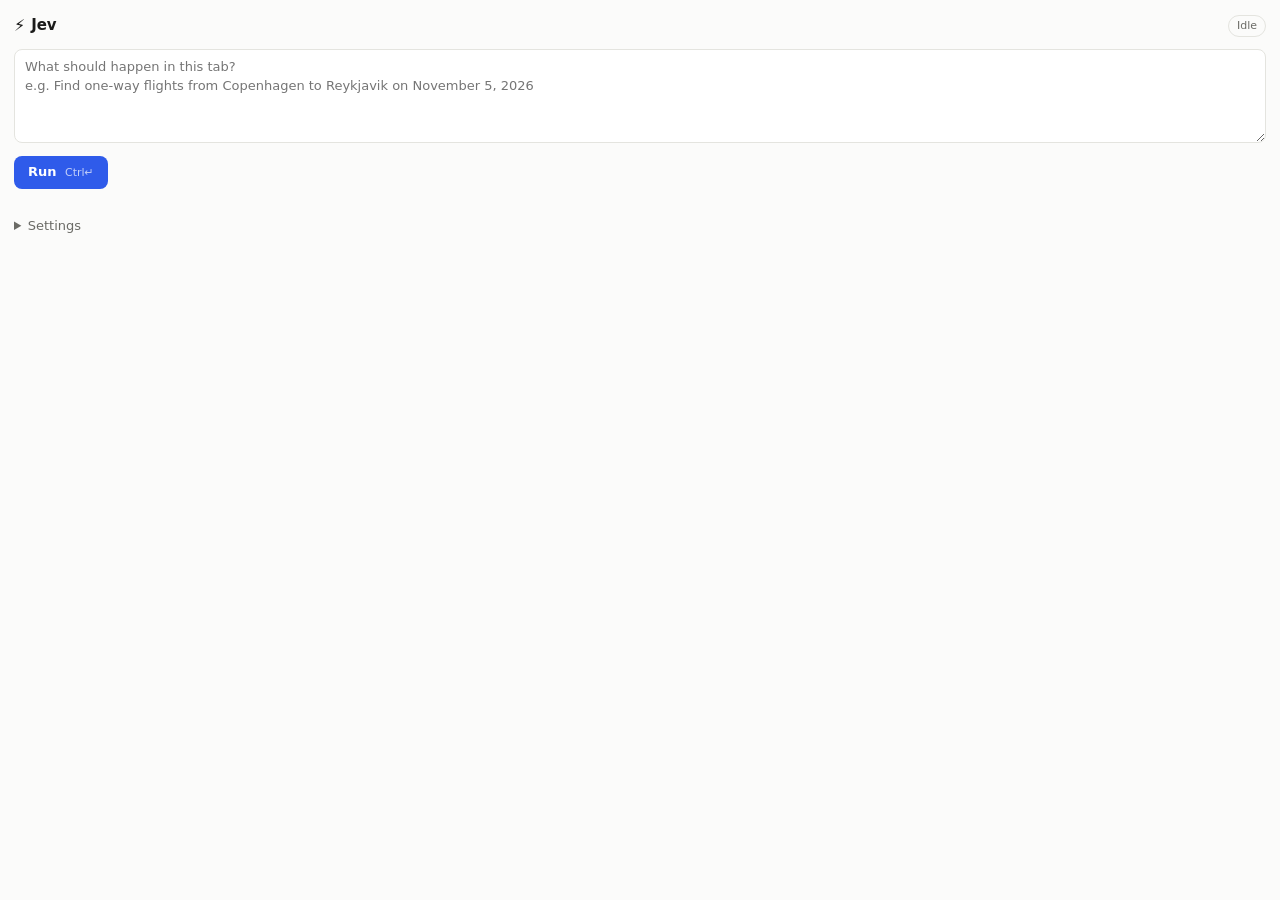
==== extension/panel.html @ 2f157896 "Add Jev Chrome extension: the agent in a side panel, no server Ports the agent loop, policy and brow" ====
<!doctype html>
<html lang="en">
  <head>
    <meta charset="utf-8" />
    <meta name="viewport" content="width=device-width,initial-scale=1" />
    <title>Jev Ultrafast</title>
    <link rel="stylesheet" href="panel.css" />
  </head>
  <body>
    <header>
      <span class="mark">⚡</span>
      <h1>Jev</h1>
      <span id="status" class="pill" data-status="idle">Idle</span>
    </header>

    <form id="task">
      <textarea id="goal" rows="4" placeholder="What should happen in this tab?&#10;e.g. Find one-way flights from Copenhagen to Reykjavik on November 5, 2026" required></textarea>
      <div class="row">
        <button id="run" type="submit">Run <kbd id="shortcut">⌘↵</kbd></button>
        <button id="stop" type="button" class="secondary" hidden>Stop</button>
      </div>
      <p id="tab" class="muted"></p>
    </form>

    <section id="result" hidden></section>

    <ol id="steps"></ol>

    <details id="settings">
      <summary>Settings</summary>
      <label>TypeSafe API key <input id="typesafeKey" type="password" autocomplete="off" /></label>
      <label>Text model API key (OpenRouter) <input id="textKey" type="password" autocomplete="off" /></label>
      <label>Text model <input id="textModel" placeholder="inception/mercury-2.5" /></label>
      <label>TypeSafe model <input id="typesafeModel" placeholder="jev-latest" /></label>
      <p class="muted">Keys stay in this browser's extension storage and are only sent to api.typesafe.ai and openrouter.ai.</p>
      <button id="save" type="button" class="secondary">Save</button>
      <span id="saved" class="muted" hidden>Saved</span>
    </details>

    <script type="module" src="panel.js"></script>
  </body>
</html>
---- extension/panel.css ----
:root {
  --bg: #fbfbfa;
  --surface: #ffffff;
  --text: #1b1b1a;
  --muted: #6b6b66;
  --line: #e4e4df;
  --accent: #2f5bea;
  --accent-text: #ffffff;
  --ok: #1d7a46;
  --warn: #a15c00;
  --bad: #b3261e;
  color-scheme: light dark;
}
@media (prefers-color-scheme: dark) {
  :root {
    --bg: #161615;
    --surface: #1f1f1d;
    --text: #ececea;
    --muted: #9b9b95;
    --line: #2f2f2c;
    --accent: #7c9cff;
    --accent-text: #0d0d0c;
    --ok: #5fd08f;
    --warn: #f0b35a;
    --bad: #ff8a80;
  }
}
* { box-sizing: border-box; }
body {
  margin: 0;
  padding: 14px;
  background: var(--bg);
  color: var(--text);
  font: 13px/1.45 system-ui, -apple-system, "Segoe UI", sans-serif;
}
header { display: flex; align-items: center; gap: 6px; margin-bottom: 12px; }
h1 { font-size: 15px; margin: 0; flex: 1; letter-spacing: -0.01em; }
.mark { font-size: 16px; }
.pill {
  font-size: 11px; padding: 2px 8px; border-radius: 999px;
  border: 1px solid var(--line); color: var(--muted);
}
.pill[data-status="running"] { color: var(--accent); border-color: var(--accent); }
.pill[data-status="done"] { color: var(--ok); border-color: var(--ok); }
.pill[data-status="blocked"], .pill[data-status="stopped"] { color: var(--warn); border-color: var(--warn); }
.pill[data-status="error"] { color: var(--bad); border-color: var(--bad); }
textarea, input {
  width: 100%; font: inherit; color: var(--text); background: var(--surface);
  border: 1px solid var(--line); border-radius: 8px; padding: 8px 10px; resize: vertical;
}
textarea:focus, input:focus { outline: 2px solid var(--accent); outline-offset: -1px; }
.row { display: flex; gap: 8px; margin-top: 8px; }
button {
  font: inherit; font-weight: 600; border: 0; border-radius: 8px; padding: 7px 14px; cursor: pointer;
  background: var(--accent); color: var(--accent-text);
}
button:disabled { opacity: 0.5; cursor: default; }
button.secondary { background: transparent; color: var(--text); border: 1px solid var(--line); font-weight: 500; }
kbd { font: 11px system-ui; opacity: 0.7; margin-left: 4px; }
.muted { color: var(--muted); font-size: 12px; margin: 6px 0 0; }
#result {
  margin-top: 12px; padding: 10px 12px; border-radius: 8px; background: var(--surface);
  border: 1px solid var(--line); word-break: break-word;
}
#result strong { display: block; margin-bottom: 2px; }
#result[data-status="done"] strong { color: var(--ok); }
#result[data-status="blocked"] strong, #result[data-status="stopped"] strong { color: var(--warn); }
#result[data-status="error"] strong { color: var(--bad); }
#steps { list-style: none; padding: 0; margin: 12px 0 0; display: grid; gap: 2px; }
#steps li {
  display: grid; grid-template-columns: 52px 1fr; gap: 8px; padding: 5px 0;
  border-bottom: 1px solid var(--line); font-size: 12px;
}
#steps .t { color: var(--muted); font-variant-numeric: tabular-nums; text-align: right; }
#steps .op { font-weight: 600; font-size: 10.5px; letter-spacing: 0.04em; color: var(--muted); margin-right: 4px; }
#steps .typed { color: var(--accent); }
#steps .thinking { color: var(--muted); font-style: italic; }
details { margin-top: 16px; }
summary { cursor: pointer; color: var(--muted); }
details label { display: block; margin-top: 10px; font-size: 12px; color: var(--muted); }
details label input { margin-top: 3px; }
details button { margin-top: 10px; }
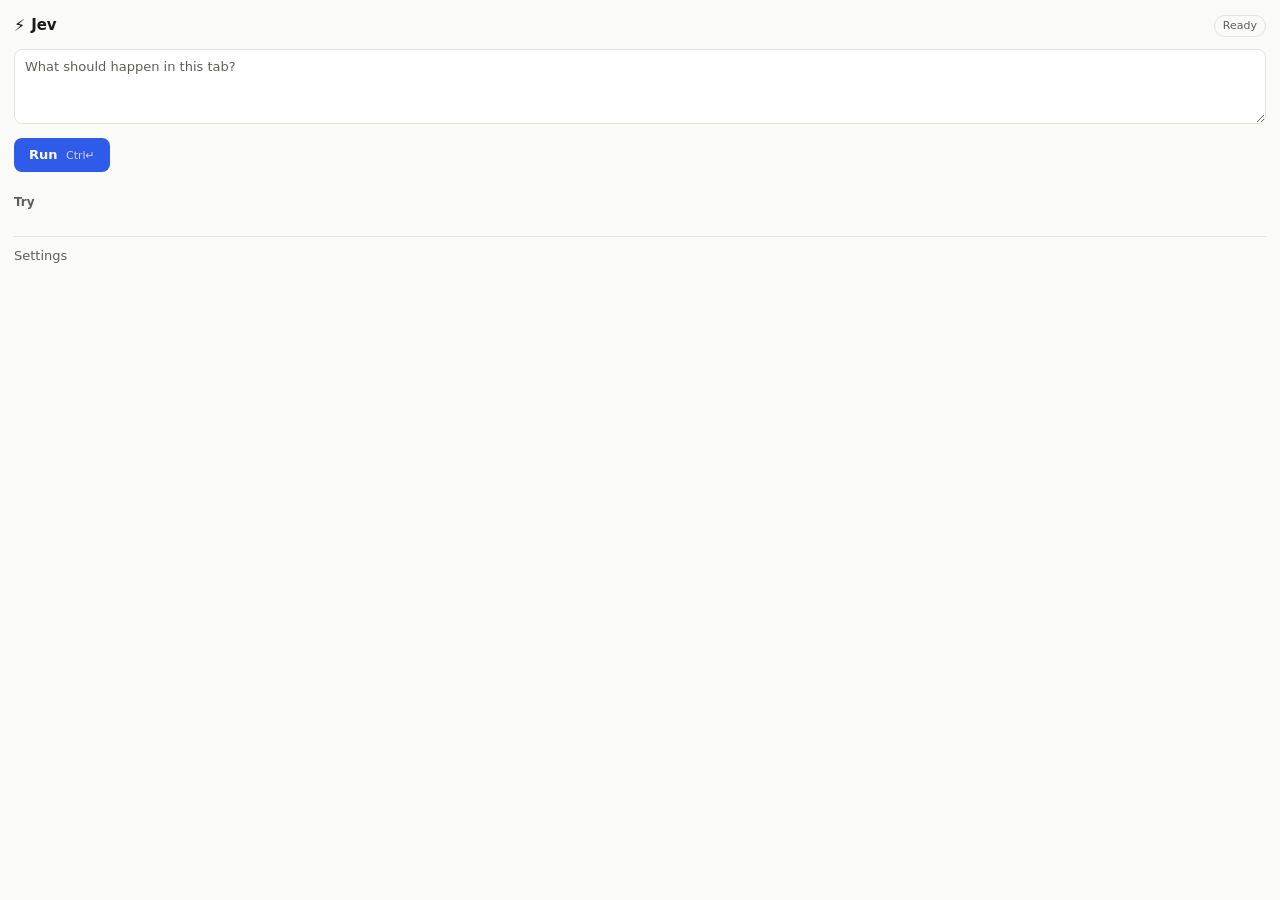
==== commit 7534b347: "Panel UX: live timer hero, richer steps and result card, example chips, recent goals, collapsed sett" ====
--- a/extension/panel.html
+++ b/extension/panel.html
@@ -8,33 +8,50 @@
   </head>
   <body>
     <header>
-      <span class="mark">⚡</span>
+      <span class="mark" aria-hidden="true">⚡</span>
       <h1>Jev</h1>
-      <span id="status" class="pill" data-status="idle">Idle</span>
+      <span id="status" class="pill" data-status="idle" role="status" aria-live="polite">Ready</span>
     </header>
 
     <form id="task">
-      <textarea id="goal" rows="4" placeholder="What should happen in this tab?&#10;e.g. Find one-way flights from Copenhagen to Reykjavik on November 5, 2026" required></textarea>
+      <label for="goal" class="sr">Goal</label>
+      <textarea id="goal" rows="3" placeholder="What should happen in this tab?" required></textarea>
       <div class="row">
         <button id="run" type="submit">Run <kbd id="shortcut">⌘↵</kbd></button>
-        <button id="stop" type="button" class="secondary" hidden>Stop</button>
       </div>
-      <p id="tab" class="muted"></p>
+      <p id="tab" class="muted tab" title=""></p>
     </form>
 
-    <section id="result" hidden></section>
+    <section id="live" class="live" hidden aria-label="Live run">
+      <div class="clock"><span id="timer" class="timer">0.0</span><span class="unit">s</span></div>
+      <div class="meta"><span id="count">0 actions</span><span id="phase" class="phase">starting…</span></div>
+      <button id="stop" type="button" class="secondary">Stop</button>
+    </section>
 
-    <ol id="steps"></ol>
+    <section id="result" hidden aria-live="polite"></section>
+
+    <ol id="steps" aria-label="Steps"></ol>
+
+    <section id="start">
+      <div id="recentWrap" hidden>
+        <h2>Recent</h2>
+        <ul id="recent" class="list"></ul>
+      </div>
+      <h2>Try</h2>
+      <div id="chips" class="chips"></div>
+    </section>
 
     <details id="settings">
-      <summary>Settings</summary>
+      <summary><span>Settings</span><span id="keyState" class="keystate"></span></summary>
       <label>TypeSafe API key <input id="typesafeKey" type="password" autocomplete="off" /></label>
       <label>Text model API key (OpenRouter) <input id="textKey" type="password" autocomplete="off" /></label>
       <label>Text model <input id="textModel" placeholder="inception/mercury-2.5" /></label>
       <label>TypeSafe model <input id="typesafeModel" placeholder="jev-latest" /></label>
       <p class="muted">Keys stay in this browser's extension storage and are only sent to api.typesafe.ai and openrouter.ai.</p>
-      <button id="save" type="button" class="secondary">Save</button>
-      <span id="saved" class="muted" hidden>Saved</span>
+      <div class="row">
+        <button id="save" type="button" class="secondary">Save</button>
+        <span id="saved" class="muted" hidden>Saved</span>
+      </div>
     </details>
 
     <script type="module" src="panel.js"></script>
--- a/extension/panel.css
+++ b/extension/panel.css
@@ -1,28 +1,37 @@
 :root {
-  --bg: #fbfbfa;
+  --bg: #fafaf9;
   --surface: #ffffff;
   --text: #1b1b1a;
-  --muted: #6b6b66;
+  --muted: #5f5f5a;
   --line: #e4e4df;
   --accent: #2f5bea;
+  --accent-soft: #eaf0ff;
   --accent-text: #ffffff;
   --ok: #1d7a46;
-  --warn: #a15c00;
+  --ok-soft: #e7f5ec;
+  --warn: #8f5200;
+  --warn-soft: #fbf1df;
   --bad: #b3261e;
+  --bad-soft: #fbeceb;
+  --ease: cubic-bezier(0.22, 1, 0.36, 1);
   color-scheme: light dark;
 }
 @media (prefers-color-scheme: dark) {
   :root {
-    --bg: #161615;
-    --surface: #1f1f1d;
+    --bg: #151514;
+    --surface: #1e1e1c;
     --text: #ececea;
-    --muted: #9b9b95;
+    --muted: #a3a39d;
     --line: #2f2f2c;
     --accent: #7c9cff;
+    --accent-soft: #1f2640;
     --accent-text: #0d0d0c;
     --ok: #5fd08f;
+    --ok-soft: #17291f;
     --warn: #f0b35a;
+    --warn-soft: #2b2314;
     --bad: #ff8a80;
+    --bad-soft: #2d1a19;
   }
 }
 * { box-sizing: border-box; }
@@ -33,8 +42,11 @@
   color: var(--text);
   font: 13px/1.45 system-ui, -apple-system, "Segoe UI", sans-serif;
 }
+.sr { position: absolute; width: 1px; height: 1px; overflow: hidden; clip-path: inset(50%); }
+[hidden] { display: none !important; }
 header { display: flex; align-items: center; gap: 6px; margin-bottom: 12px; }
 h1 { font-size: 15px; margin: 0; flex: 1; letter-spacing: -0.01em; }
+h2 { font-size: 12px; font-weight: 600; color: var(--muted); margin: 16px 0 6px; }
 .mark { font-size: 16px; }
 .pill {
   font-size: 11px; padding: 2px 8px; border-radius: 999px;
@@ -44,39 +56,112 @@
 .pill[data-status="done"] { color: var(--ok); border-color: var(--ok); }
 .pill[data-status="blocked"], .pill[data-status="stopped"] { color: var(--warn); border-color: var(--warn); }
 .pill[data-status="error"] { color: var(--bad); border-color: var(--bad); }
+
 textarea, input {
   width: 100%; font: inherit; color: var(--text); background: var(--surface);
   border: 1px solid var(--line); border-radius: 8px; padding: 8px 10px; resize: vertical;
 }
-textarea:focus, input:focus { outline: 2px solid var(--accent); outline-offset: -1px; }
-.row { display: flex; gap: 8px; margin-top: 8px; }
+textarea::placeholder, input::placeholder { color: var(--muted); }
+textarea:focus-visible, input:focus-visible { outline: 2px solid var(--accent); outline-offset: 1px; }
+textarea:disabled { opacity: 0.7; }
+.row { display: flex; gap: 8px; margin-top: 8px; align-items: center; }
 button {
-  font: inherit; font-weight: 600; border: 0; border-radius: 8px; padding: 7px 14px; cursor: pointer;
+  font: inherit; font-weight: 600; border: 1px solid transparent; border-radius: 8px; padding: 7px 14px; cursor: pointer;
   background: var(--accent); color: var(--accent-text);
+  transition: transform 120ms var(--ease), opacity 120ms;
 }
+button:active:not(:disabled) { transform: translateY(1px); }
+button:focus-visible, summary:focus-visible { outline: 2px solid var(--accent); outline-offset: 2px; }
 button:disabled { opacity: 0.5; cursor: default; }
-button.secondary { background: transparent; color: var(--text); border: 1px solid var(--line); font-weight: 500; }
-kbd { font: 11px system-ui; opacity: 0.7; margin-left: 4px; }
+button.secondary { background: transparent; color: var(--text); border-color: var(--line); font-weight: 500; }
+button.secondary:hover:not(:disabled) { border-color: var(--muted); }
+kbd { font: 11px system-ui; opacity: 0.75; margin-left: 4px; }
 .muted { color: var(--muted); font-size: 12px; margin: 6px 0 0; }
+.tab { white-space: nowrap; overflow: hidden; text-overflow: ellipsis; }
+
+/* Live hero */
+.live {
+  margin-top: 12px; padding: 12px 14px; border-radius: 10px; background: var(--accent-soft);
+  border: 1px solid color-mix(in srgb, var(--accent) 35%, transparent);
+  display: grid; grid-template-columns: 1fr auto; align-items: center; gap: 2px 12px;
+}
+.clock { grid-row: 1 / span 2; display: flex; align-items: baseline; gap: 2px; color: var(--accent); }
+.timer { font-size: 40px; line-height: 1; font-weight: 650; letter-spacing: -0.02em; font-variant-numeric: tabular-nums; }
+.unit { font-size: 16px; font-weight: 600; }
+.meta { display: grid; justify-items: end; font-size: 12px; color: var(--text); font-variant-numeric: tabular-nums; }
+.phase { color: var(--muted); }
+.live button { grid-column: 2; justify-self: end; margin-top: 6px; padding: 4px 12px; }
+.live .meta { grid-column: 2; }
+
+/* Result */
 #result {
-  margin-top: 12px; padding: 10px 12px; border-radius: 8px; background: var(--surface);
+  margin-top: 12px; padding: 12px 14px; border-radius: 10px; background: var(--surface);
   border: 1px solid var(--line); word-break: break-word;
+  animation: rise 220ms var(--ease);
 }
-#result strong { display: block; margin-bottom: 2px; }
-#result[data-status="done"] strong { color: var(--ok); }
-#result[data-status="blocked"] strong, #result[data-status="stopped"] strong { color: var(--warn); }
-#result[data-status="error"] strong { color: var(--bad); }
-#steps { list-style: none; padding: 0; margin: 12px 0 0; display: grid; gap: 2px; }
+#result .head { display: flex; align-items: baseline; gap: 8px; }
+#result .outcome { font-size: 15px; font-weight: 650; flex: 1; }
+#result .stats { color: var(--muted); font-variant-numeric: tabular-nums; font-size: 12px; white-space: nowrap; }
+#result .page { margin: 6px 0 0; font-weight: 500; }
+#result .url { margin: 1px 0 0; color: var(--muted); font-size: 12px; overflow-wrap: anywhere; }
+#result .note { margin: 8px 0 0; font-size: 12px; color: var(--muted); }
+#result[data-status="done"] { background: var(--ok-soft); border-color: color-mix(in srgb, var(--ok) 40%, transparent); }
+#result[data-status="done"] .outcome { color: var(--ok); }
+#result[data-status="blocked"], #result[data-status="stopped"] { background: var(--warn-soft); border-color: color-mix(in srgb, var(--warn) 40%, transparent); }
+#result[data-status="blocked"] .outcome, #result[data-status="stopped"] .outcome { color: var(--warn); }
+#result[data-status="error"] { background: var(--bad-soft); border-color: color-mix(in srgb, var(--bad) 40%, transparent); }
+#result[data-status="error"] .outcome { color: var(--bad); }
+#result .actions { display: flex; gap: 8px; margin-top: 10px; }
+#result .actions button { padding: 4px 12px; }
+details.raw { margin-top: 8px; }
+details.raw pre { margin: 6px 0 0; font: 11px/1.4 ui-monospace, monospace; white-space: pre-wrap; color: var(--muted); }
+
+/* Steps */
+#steps { list-style: none; padding: 0; margin: 12px 0 0; }
+#steps:empty { display: none; }
 #steps li {
-  display: grid; grid-template-columns: 52px 1fr; gap: 8px; padding: 5px 0;
-  border-bottom: 1px solid var(--line); font-size: 12px;
+  display: grid; grid-template-columns: 44px 1fr; gap: 8px; padding: 6px 0;
+  border-bottom: 1px solid var(--line); font-size: 12.5px;
+  animation: rise 180ms var(--ease);
 }
 #steps .t { color: var(--muted); font-variant-numeric: tabular-nums; text-align: right; }
-#steps .op { font-weight: 600; font-size: 10.5px; letter-spacing: 0.04em; color: var(--muted); margin-right: 4px; }
-#steps .typed { color: var(--accent); }
-#steps .thinking { color: var(--muted); font-style: italic; }
-details { margin-top: 16px; }
-summary { cursor: pointer; color: var(--muted); }
+#steps .op { font-weight: 600; font-size: 10.5px; letter-spacing: 0.04em; text-transform: uppercase; color: var(--muted); margin-right: 6px; }
+#steps .target { overflow-wrap: anywhere; }
+#steps .typed { color: var(--accent); overflow-wrap: anywhere; }
+#steps .nochange { margin-left: 6px; font-size: 11px; color: var(--warn); white-space: nowrap; }
+#steps li.idle .target { color: var(--muted); opacity: 0.85; }
+#steps li.stale .target { opacity: 0.75; }
+#steps .thinking { color: var(--muted); }
+#steps .thinking::after { content: ""; display: inline-block; width: 6px; height: 6px; margin-left: 6px; border-radius: 50%; background: var(--accent); animation: pulse 1s ease-in-out infinite; }
+
+/* Start screen */
+.chips { display: flex; flex-wrap: wrap; gap: 6px; }
+.chip {
+  font-weight: 400; font-size: 12px; background: var(--surface); color: var(--text);
+  border: 1px solid var(--line); border-radius: 10px; padding: 6px 11px; text-align: left; line-height: 1.35;
+}
+.chip:hover { border-color: var(--accent); }
+.list { list-style: none; padding: 0; margin: 0; display: grid; gap: 2px; }
+.list button {
+  width: 100%; display: block; text-align: left; font-weight: 400; background: transparent; color: var(--text);
+  border: 0; border-radius: 6px; padding: 6px 8px; white-space: nowrap; overflow: hidden; text-overflow: ellipsis;
+}
+.list button:hover { background: var(--surface); }
+.list button::before { content: "↻"; color: var(--muted); margin-right: 8px; }
+
+/* Settings */
+details#settings { margin-top: 18px; border-top: 1px solid var(--line); padding-top: 10px; }
+summary { cursor: pointer; color: var(--muted); display: flex; justify-content: space-between; gap: 8px; }
+.keystate { font-size: 12px; }
+.keystate[data-ok="true"] { color: var(--ok); }
+.keystate[data-ok="false"] { color: var(--warn); }
 details label { display: block; margin-top: 10px; font-size: 12px; color: var(--muted); }
 details label input { margin-top: 3px; }
-details button { margin-top: 10px; }
+details .row { margin-top: 10px; }
+
+@keyframes rise { from { opacity: 0; transform: translateY(4px); } }
+@keyframes pulse { 50% { opacity: 0.25; } }
+@media (max-width: 340px) { .timer { font-size: 32px; } body { padding: 10px; } }
+@media (prefers-reduced-motion: reduce) {
+  * { animation: none !important; transition: none !important; }
+}
